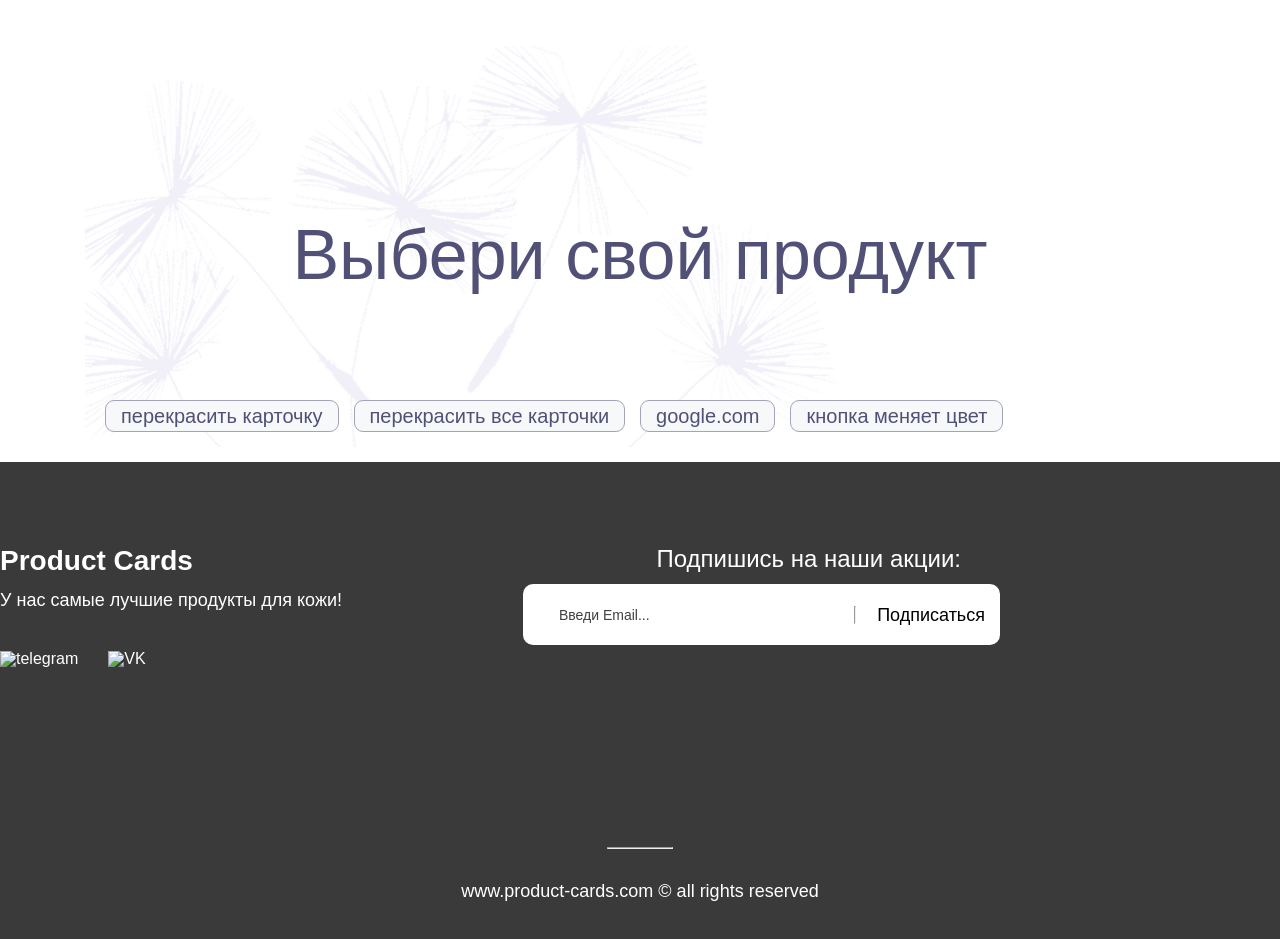
==== index.html @ 0b4e666d "footer" ====
<!DOCTYPE html>
<html lang="en">
  <head>
    <meta charset="UTF-8" />
    <meta name="viewport" content="width=device-width, initial-scale=1.0" />
    <title>Document</title>
    <link rel="stylesheet" href="style/custom-reset.css" />
    <link rel="stylesheet" href="style/font.css" />
    <link rel="stylesheet" href="style/style.css" />
  </head>
  <body>
    <main class="catalog catalog--font">
      <div class="container catalog__container">
        <h1 class="catalog__title heading">Выбери свой продукт</h1>
        <div class="catalog__button-panel button-panel">
          <button id="button-recolor-product " class="button-text">
            перекрасить карточку
          </button>
          <button id="button-recolor-product-all" class="button-text">
            перекрасить все карточки
          </button>
          <button id="button-google" class="button-text">google.com</button>
          <button id="button-inversion" class="button-text">
            кнопка меняет цвет
          </button>
        </div>
        <ul id="product-list" class="catalog__product-blog product-list"></ul>
      </div>
    </main>
    <footer class="footer catalog--font">
      <div class="footer__container footer__content">
        <div class="footer__info">
          <h2 class="footer__title">Product Cards</h2>
          <p class="footer__text">У нас самые лучшие продукты для кожи!</p>
          <nav class="footer__contacts_links">
            <a><img src="icons/telegram.svg" alt="telegram" /></a>
            <a><img src="icons/VK.svg" alt="VK" /></a>
          </nav>
        </div>
        <div class="footer__subscribe subscribe">
          <h3 class="subscribe__title">Подпишись на наши акции:</h3>
          <form class="subscribe__body">
            <input
              class="subscribe__input"
              type="email"
              placeholder="Введи Email..."
              name="Email"
            />

            <hr class="subscribe__line" />
            <button class="subscribe__button" type="submit">Подписаться</button>
          </form>
        </div>

        <div class="footer__links">
          <div class="links">
            <span class="links__title">Быстрые ссылки</span>
            <nav class="links__list">
              <a>Главная</a>
              <a>Магазин</a>
              <a>Конетакты</a>
            </nav>
          </div>
        </div>
      </div>

      <hr class="footer__line" />

      <!-- Нижняя часть с копирайтом -->
      <small class="footer__small"
        >www.product-cards.com © all rights reserved</small
      >
    </footer>
    <template id="template_product-card">
      <li class="product-list__item product-card">
        <img class="product-card__img" src="" alt="" />
        <span class="product-card__product-for"></span>
        <h2 class="product-card__title"></h2>
        <p class="product-card__text js_text"></p>

        <span class="product-card__list-name">Состав:</span>
        <ul class="product-card__compound-list"></ul>
        <div class="product-card__footer">
          <b>Цена</b>
          <span class="product-card__price"></span>
        </div>
      </li>
    </template>
    <script src="main.js"></script>
    <script src="homework-7.js"></script>
    <script src="homework-8.js"></script>
    <script src="homework-9.js" type="module"></script>
    <script src="homework-10.js" type="module"></script>
  </body>
</html>
---- style/font.css ----
@font-face {
    font-family: "Montserrat";
    src: url("../font/Montserrat-Regular.woff2") format("woff");
    font-weight: 400;
    font-display: swap;
  }
  
  @font-face {
    font-family: "Montserrat";
    src: url("../font/Montserrat-Bold.woff2") format("woff");
    font-weight: 700;
    font-display: swap;
  
  }

@font-face {
    font-family: "Montserrat";
    src: url("../font/Montserrat-Medium.woff2") format("woff");
    font-weight: 500;
    font-display: swap;
}

@font-face {
    font-family: "Montserrat";
    src: url("../font/Montserrat-ExtraBold.woff2") format("woff");
    font-weight: 800;
    font-display: swap;

}
---- style/style.css ----
.button-text {
  background-color: #f7f8fa;
  border-radius: 9px;
  bottom: 1px;
  border: 1px solid #a5a3b9;
  padding: 5px 15px;
  font-size: 20px;
}

.button-inversion {
  color: #f7f8fa;
  background-color: #515076;
}

.catalog__container {
  background-image: url('../img/background_dandelion.png');
  background-repeat: no-repeat;
  padding-top: 220px;
}

.catalog--font {
  font-family: 'Montserrat', Arial, Helvetica, sans-serif;
  color: #515076;
}

.catalog__title {
  margin-bottom: 110px;
}

.catalog__button-panel {
  margin-bottom: 15px;
}

.catalog__product-blog {
}

.container {
  width: 1110px;
  margin: 0 auto;
}

.heading {
  font-size: 70px;
  text-align: center;
  font-weight: 400;
}

.button-panel {
  display: flex;
  flex-wrap: wrap;
  gap: 15px;
  padding: 0 20px 0;
}

.product-list {
  display: flex;
  flex-wrap: wrap;
  justify-content: center;
  gap: 40px;
}

.product-list__item {
  width: 340px;
  height: 573px;
}

.product-card {
  padding: 25px;
  background-color: #f7f7fa;
  display: flex;
  flex-direction: column;
  font-size: 13px;
  line-height: 18px;
}

.product-card__img {
  width: 100%;
  margin-bottom: 30px;
}

.product-card__product-for {
  font-size: 12px;
  color: #a5a3b9;
  margin-bottom: 5px;
}

.product-card__title {
  font-size: 20px;
  font-weight: 700;
  margin-bottom: 5px;
}

.product-card__text {
  margin-bottom: 15px;
}

.product-card__list-name {
  margin-bottom: 5px;
}

.product-card__compound-list {
  list-style-type: circle;
  margin-left: 15px;
  display: flex;
  flex-direction: column;
  gap: 5px;
}

.product-card__footer {
  font-size: 20px;
  margin-top: auto;
  display: flex;
  justify-content: space-between;
}

.footer {
  background-color: #3a3a3a;
  color: white;
  height: 477px;
  margin-top: 15px;
  display: flex;

  flex-direction: column;
  padding-top: 85px;
}
.footer__container {
  width: 1569px;
  margin: 0 auto;
}

.footer__content {
  margin-bottom: 161px;
  display: grid;
  grid-template-columns: 1fr 1fr 1fr;
}

.footer__title {
  margin-bottom: 16px;
  font-weight: 700;
  font-size: 28px;
}

.footer__text {
  margin-bottom: 42px;
  font-weight: revert;
  font-size: 18px;
}

.footer__contacts_links {
  display: flex;
  gap: 30px;
}

.footer__links {
  display: flex;
  flex-direction: column;
}

.footer__subscribe {
  width: 477px;
}

.links__title {
  display: block;
  margin-bottom: 23px;
  font-weight: 500;
  font-size: 20px;
}

.footer__links {
  align-items: end;
}

.links__list {
  font-size: 18px;
  display: flex;
  flex-direction: column;
  gap: 17px;
}

.footer__line {
  width: 66px;
  margin-bottom: 33px;
}

.footer__small {
  font-weight: revert;
  font-size: 18px;
  text-align: center;
}

.subscribe {
  display: flex;
  flex-direction: column;
}

.subscribe__title {
  text-align: end;
  margin-right: 39px;
  font-size: 24px;
  font-weight: 400;
  margin-bottom: 13px;
}

.subscribe__body {
  height: 61px;
  width: 100%;
  display: flex;
  flex-direction: row;
  background-color: white;
  color: black;
  border-radius: 10px;
}

.subscribe__input {
  width: 100%;
  margin-left: 36px;
}

.subscribe__input::placeholder {
  opacity: 0.75;
  font-weight: 500;
  font-size: 14px;
}

.subscribe__button {
  margin: auto 15px auto 21px;
  font-weight: 500;
  font-size: 18px;
}

.subscribe__line {
  height: 18px;
  margin: auto;
  color: black;
}
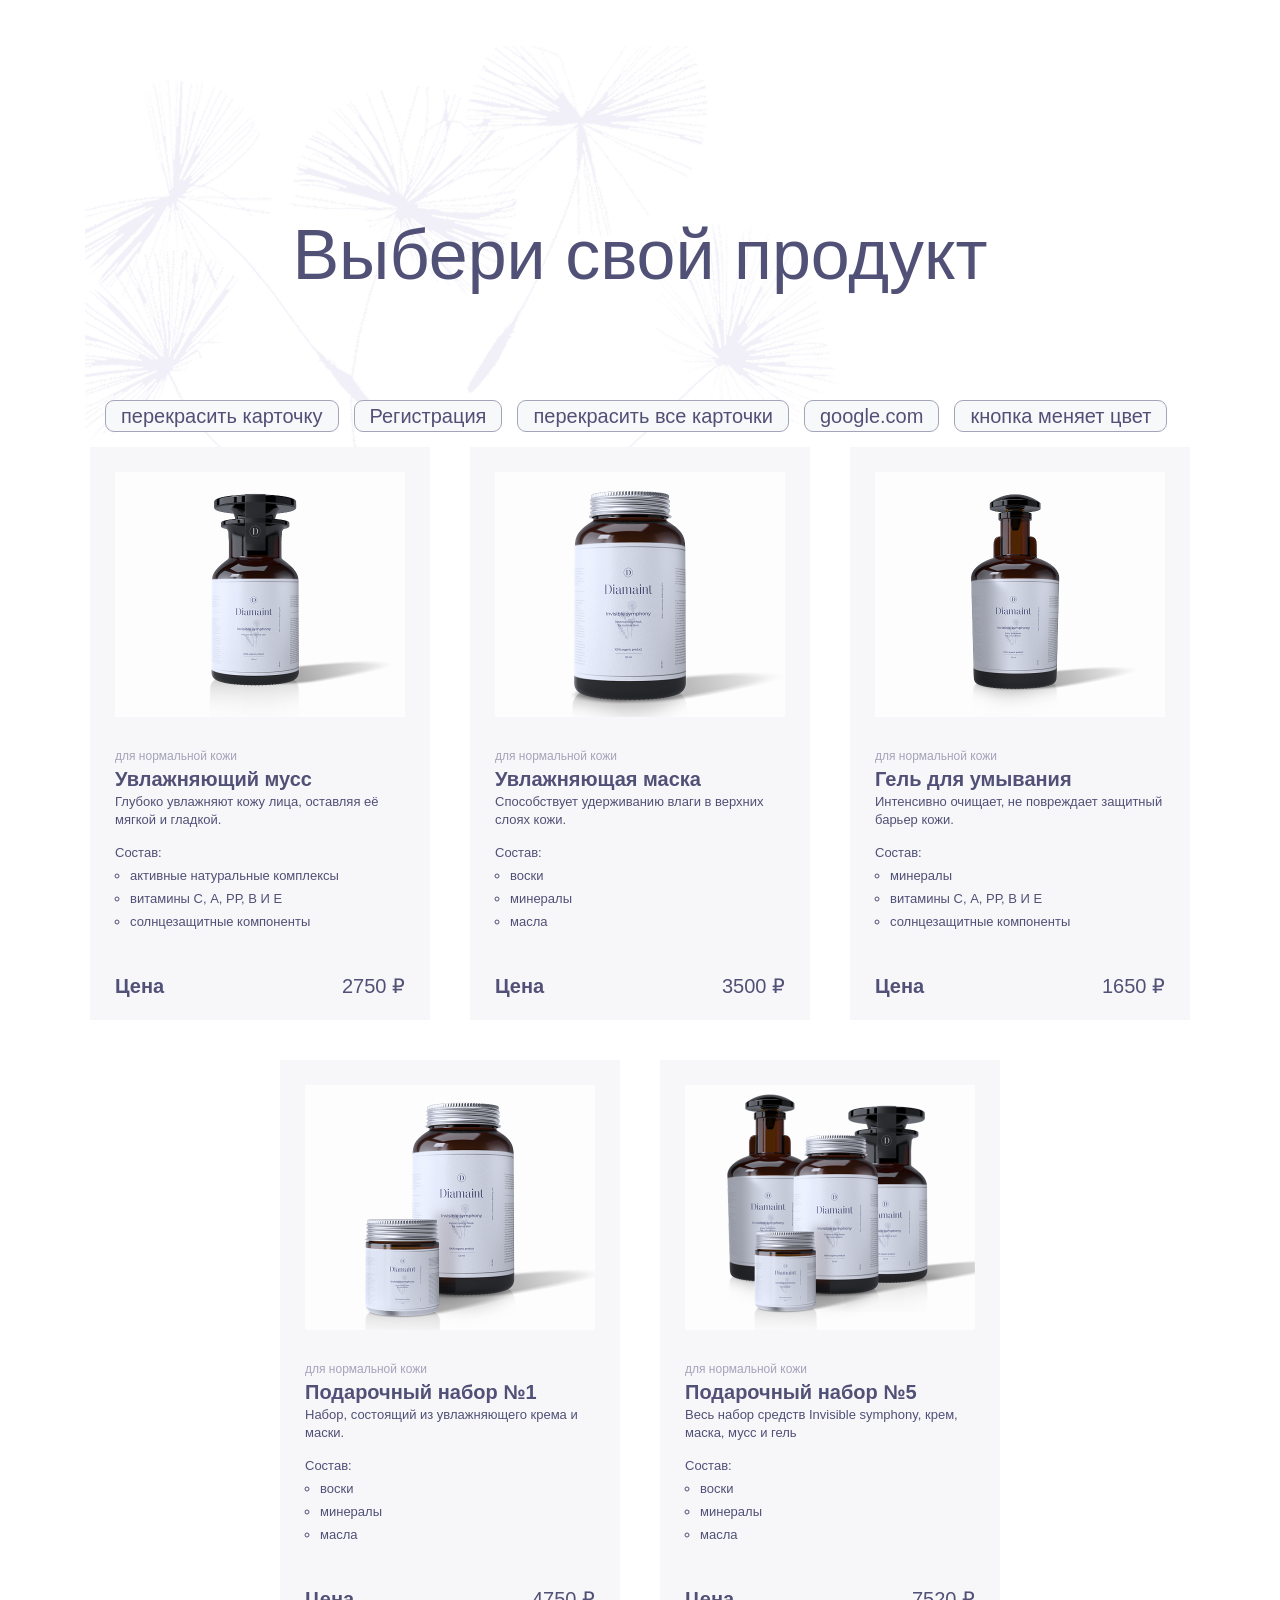
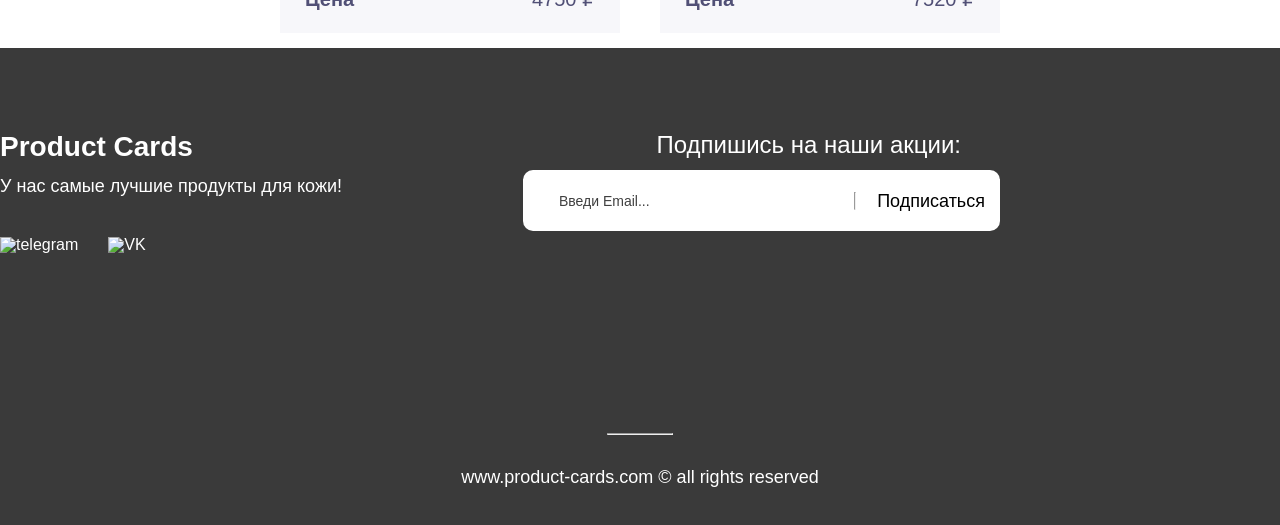
==== commit 1c8a96b1: "2" ====
--- a/index.html
+++ b/index.html
@@ -15,6 +15,9 @@
         <div class="catalog__button-panel button-panel">
           <button id="button-recolor-product " class="button-text">
             перекрасить карточку
+          </button>
+          <button id="button-open-registration" class="button-text">
+            Регистрация
           </button>
           <button id="button-recolor-product-all" class="button-text">
             перекрасить все карточки
@@ -36,15 +39,16 @@
             <a><img src="icons/telegram.svg" alt="telegram" /></a>
             <a><img src="icons/VK.svg" alt="VK" /></a>
           </nav>
-        </div>
+        </div>  
         <div class="footer__subscribe subscribe">
           <h3 class="subscribe__title">Подпишись на наши акции:</h3>
-          <form class="subscribe__body">
+          <form class="subscribe__body" id="subscribe-form">
             <input
-              class="subscribe__input"
+              class="input_main"
               type="email"
               placeholder="Введи Email..."
-              name="Email"
+              name="email"
+              required
             />
 
             <hr class="subscribe__line" />
@@ -66,11 +70,80 @@
 
       <hr class="footer__line" />
 
-      <!-- Нижняя часть с копирайтом -->
-      <small class="footer__small"
-        >www.product-cards.com © all rights reserved</small
-      >
+      <small class="footer__small">
+        www.product-cards.com © all rights reserved</small>
     </footer>
+    <div class="modal overlay" id="modal-registration">
+      <div class="modal-content">
+        <div class="position-close-button">
+          <button class="close-button">☒</button>
+        </div>
+        <h2>Регистрация:</h2>
+        <form class="modal-form" id="registration-form">
+          <label for="first-name">Имя:</label>
+          <input
+                  class="input_main"
+                  type="text"
+                  placeholder="Введи Имя..."
+                  name="firstName"
+                  id="first-name"
+                  required
+          />
+          <hr>
+          <label for="last-name">Фамилия:</label>
+          <input
+                  class="input_main"
+                  type="text"
+                  placeholder="Введи Фамилию..."
+                  name="lastName"
+                  id="last-name"
+                  required
+          />
+          <hr>
+          <label for="date-of-birth">Дать рожденич:</label>
+          <input
+                  class="input_main"
+                  type="date"
+                  placeholder="Введи дату рождения..."
+                  name="dateOfBirth"
+                  id="date-of-birth"
+                  required
+          />
+          <hr>
+          <label for="username">Логин:</label>
+          <input
+                  class="input_main"
+                  type="text"
+                  placeholder="Введи логин..."
+                  name="username"
+                  id="username"
+                  required
+          />
+          <hr>
+          <label for="password">Пароль:</label>
+          <input
+                  class="input_main"
+                  type="password"
+                  placeholder="Введи пароль..."
+                  name="password"
+                  id="password"
+                  required
+          />
+          <hr>
+          <label for="password-сonfirmation">Повторите пароль</label>
+          <input
+                  class="input_main"
+                  type="password"
+                  placeholder="Повторите пароль..."
+                  name="passwordConfirmation"
+                  id="password-сonfirmation"
+                  required
+          />
+          <hr>
+          <button type="submit" class="button-text" id="registration-button">Зарегистрироваться</button>
+        </form>
+      </div>
+    </div>
     <template id="template_product-card">
       <li class="product-list__item product-card">
         <img class="product-card__img" src="" alt="" />
@@ -91,5 +164,6 @@
     <script src="homework-8.js"></script>
     <script src="homework-9.js" type="module"></script>
     <script src="homework-10.js" type="module"></script>
+    <script src="homework-11.js" type="module"></script>
   </body>
 </html>
--- a/style/style.css
+++ b/style/style.css
@@ -212,12 +212,12 @@
   border-radius: 10px;
 }
 
-.subscribe__input {
-  width: 100%;
+.input_main {
+  flex-grow: 2;
   margin-left: 36px;
 }
 
-.subscribe__input::placeholder {
+.input_main::placeholder {
   opacity: 0.75;
   font-weight: 500;
   font-size: 14px;
@@ -234,3 +234,39 @@
   margin: auto;
   color: black;
 }
+
+.overlay {
+  position: absolute;
+  top: 0;
+  left: 0;
+  width: 100%;
+  height: 100%;
+  background-color: rgba(0, 0, 0, 0.5);
+  z-index: 1;
+}
+
+.close-button {
+}
+.modal{
+  display: none;
+}
+
+.modal-showed {
+  display: flex;
+  flex-direction: column;
+  justify-content: center;
+  align-items: center;
+}
+
+.modal-content {
+  width: 300px;
+  padding: 15px;
+  border-radius: 10px;
+  background-color: beige;
+}
+
+.position-close-button {
+  display: flex;
+  justify-content: flex-end;
+  width: 100%;
+}
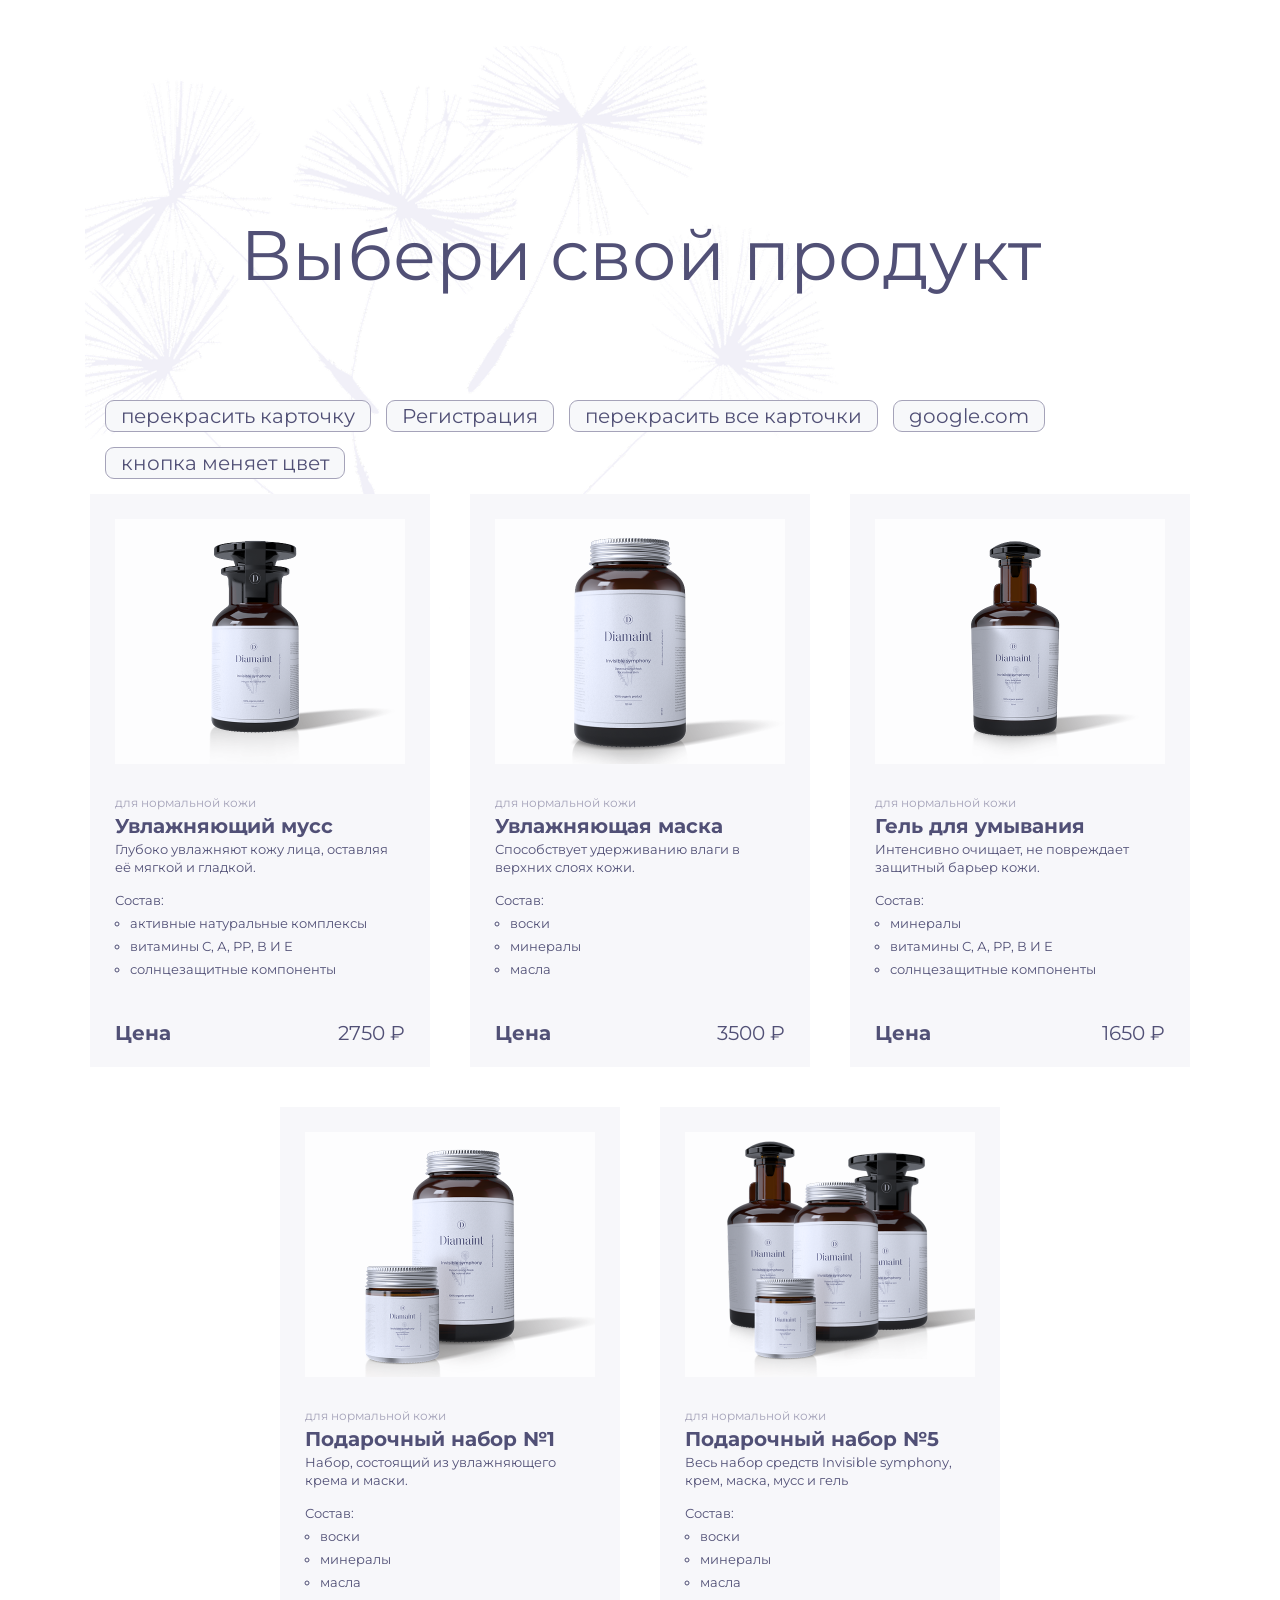
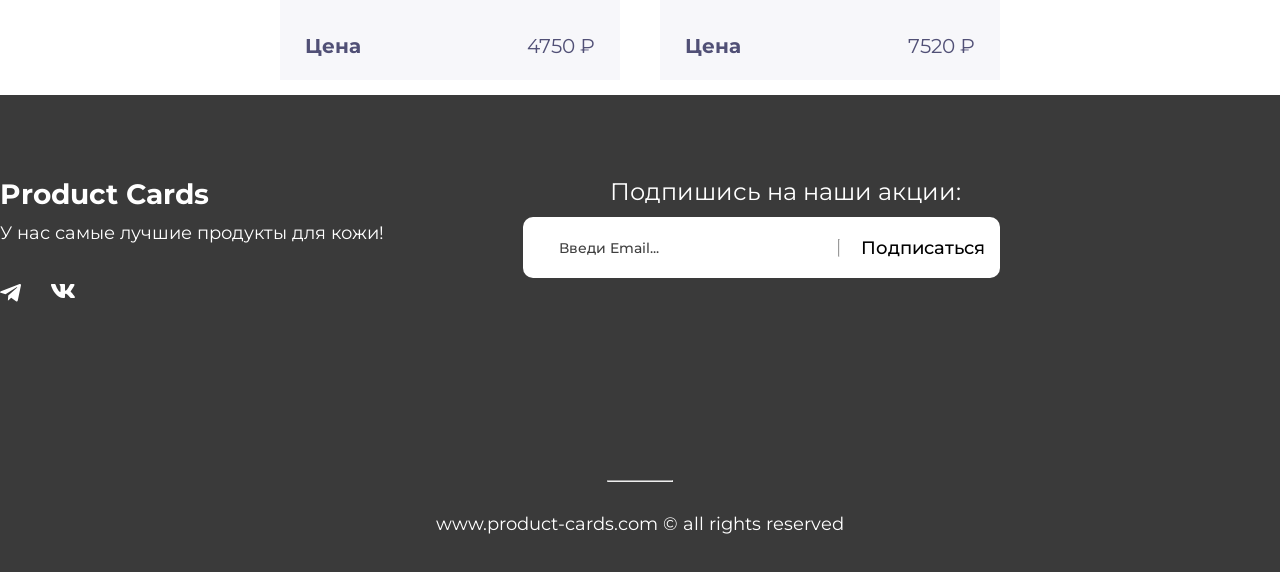
==== commit 2a3d02f8: "fix" ====
--- a/index.html
+++ b/index.html
@@ -82,62 +82,62 @@
         <form class="modal-form" id="registration-form">
           <label for="first-name">Имя:</label>
           <input
-                  class="input_main"
-                  type="text"
-                  placeholder="Введи Имя..."
-                  name="firstName"
-                  id="first-name"
-                  required
+              class="input_main"
+              type="text"
+              placeholder="Введи Имя..."
+              name="firstName"
+              id="first-name"
+              required
           />
           <hr>
           <label for="last-name">Фамилия:</label>
           <input
-                  class="input_main"
-                  type="text"
-                  placeholder="Введи Фамилию..."
-                  name="lastName"
-                  id="last-name"
-                  required
+              class="input_main"
+              type="text"
+              placeholder="Введи Фамилию..."
+              name="lastName"
+              id="last-name"
+              required
           />
           <hr>
           <label for="date-of-birth">Дать рожденич:</label>
           <input
-                  class="input_main"
-                  type="date"
-                  placeholder="Введи дату рождения..."
-                  name="dateOfBirth"
-                  id="date-of-birth"
-                  required
+              class="input_main"
+              type="date"
+              placeholder="Введи дату рождения..."
+              name="dateOfBirth"
+              id="date-of-birth"
+              required
           />
           <hr>
           <label for="username">Логин:</label>
           <input
-                  class="input_main"
-                  type="text"
-                  placeholder="Введи логин..."
-                  name="username"
-                  id="username"
-                  required
+              class="input_main"
+              type="text"
+              placeholder="Введи логин..."
+              name="username"
+              id="username"
+              required
           />
           <hr>
           <label for="password">Пароль:</label>
           <input
-                  class="input_main"
-                  type="password"
-                  placeholder="Введи пароль..."
-                  name="password"
-                  id="password"
-                  required
+              class="input_main"
+              type="password"
+              placeholder="Введи пароль..."
+              name="password"
+              id="password"
+              required
           />
           <hr>
           <label for="password-сonfirmation">Повторите пароль</label>
-          <input
-                  class="input_main"
-                  type="password"
-                  placeholder="Повторите пароль..."
-                  name="passwordConfirmation"
-                  id="password-сonfirmation"
-                  required
+          <input 
+              class="input_main"
+              type="password"
+              placeholder="Повторите пароль..."
+              name="passwordConfirmation"
+              id="password-сonfirmation"
+              required
           />
           <hr>
           <button type="submit" class="button-text" id="registration-button">Зарегистрироваться</button>
